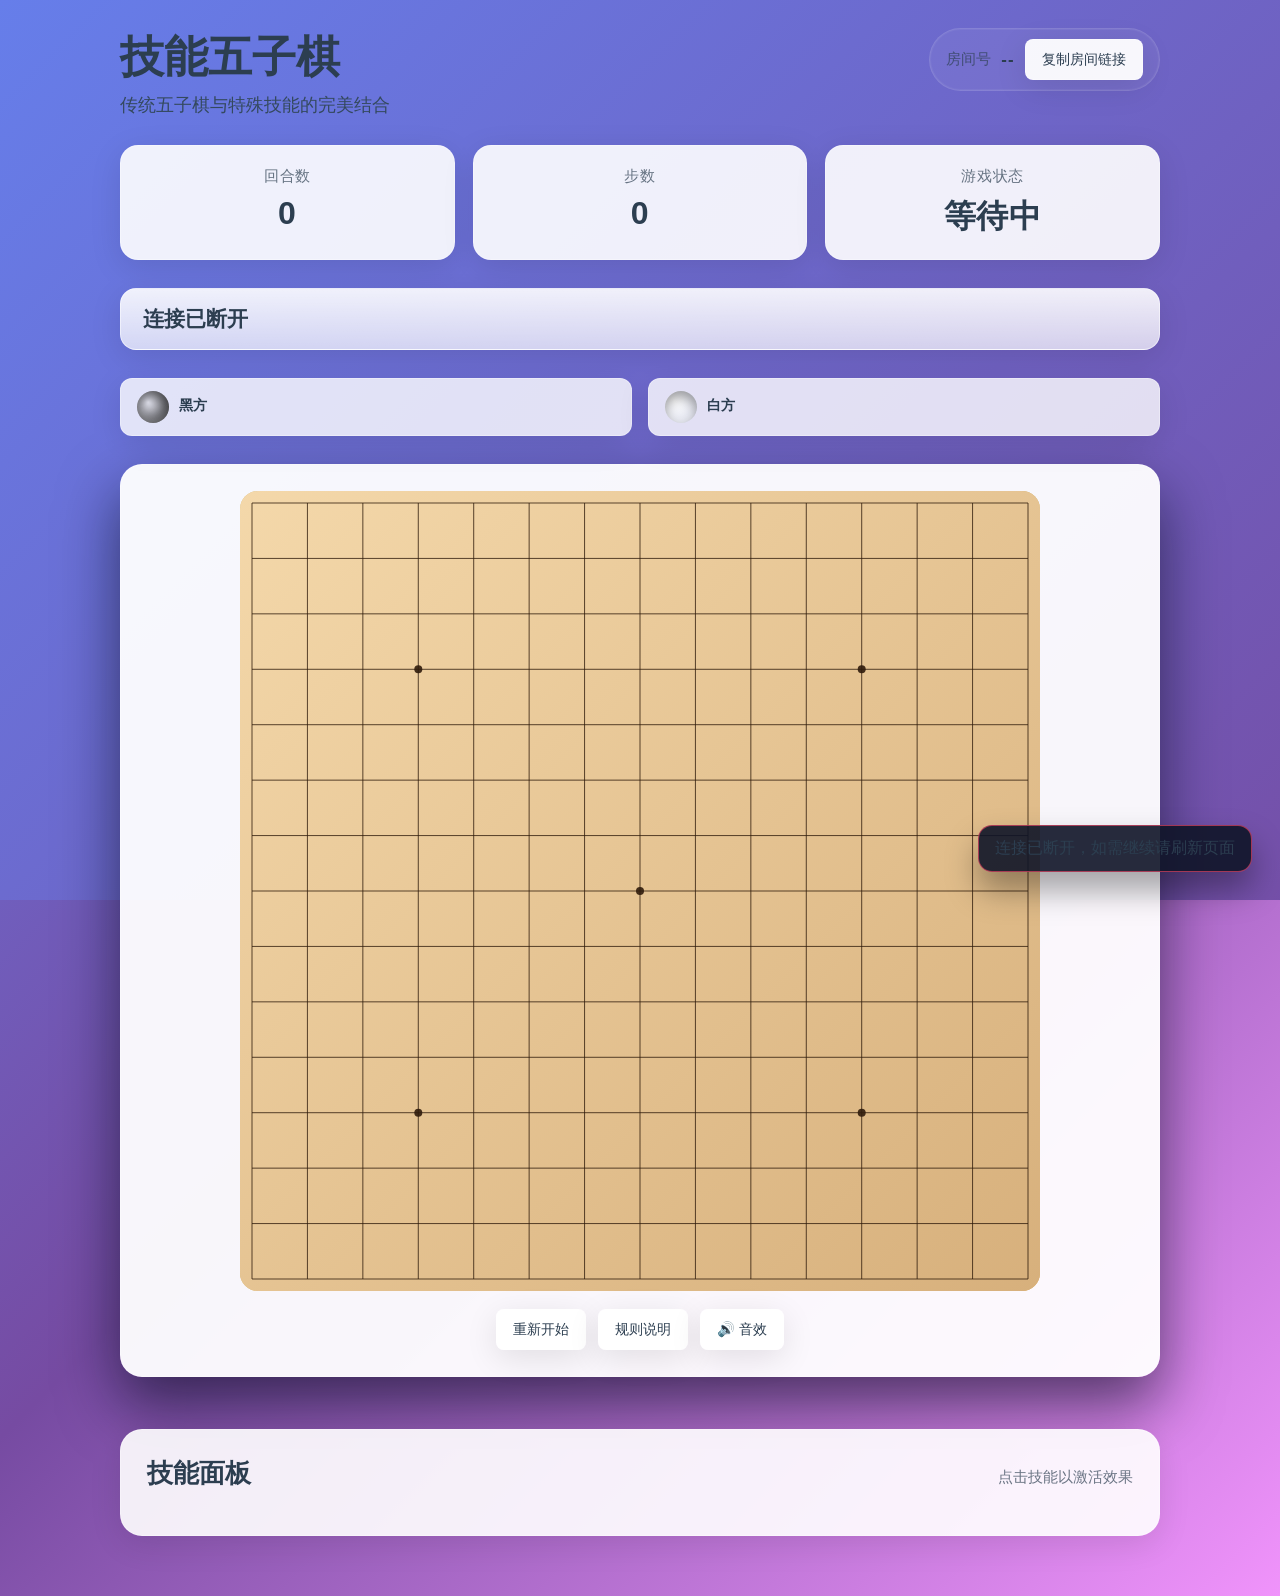
==== frontend/index.html @ 1c9043bb "[feat]增加音效，优化灵敏度" ====
﻿<!DOCTYPE html>
<html lang="zh-CN">
<head>
  <meta charset="UTF-8">
  <meta name="viewport" content="width=device-width, initial-scale=1.0">
  <title>技能五子棋</title>
  <link rel="stylesheet" href="styles.css">
</head>
<body>
  <div class="background-animation"></div>
  <div class="app-shell">
    <header class="app-header">
      <div class="title-block">
        <h1>技能五子棋</h1>
        <p class="tagline">传统五子棋与特殊技能的完美结合</p>
      </div>
      <div class="room-share" aria-live="polite">
        <span>房间号</span>
        <strong id="room-code">--</strong>
        <button id="copy-room" class="secondary" type="button">复制房间链接</button>
      </div>
    </header>

    <section class="game-summary" aria-label="对局信息">
      <div class="summary-card">
        <span class="label">回合数</span>
        <strong id="turn-number">0</strong>
      </div>
      <div class="summary-card">
        <span class="label">步数</span>
        <strong id="move-count">0</strong>
      </div>
      <div class="summary-card">
        <span class="label">游戏状态</span>
        <strong id="game-status">等待中</strong>
      </div>
    </section>

    <section class="turn-banner" aria-live="polite">
      <p id="subtitle">连接服务器中...</p>
    </section>

    <section class="players-banner" aria-label="对局双方">
      <div class="player-card" data-color="black">
        <div class="stone black" aria-hidden="true"></div>
        <div class="details">
          <span class="name" id="player-black-name">黑方</span>
          <span class="turn-indicator" id="player-black-turn"></span>
        </div>
      </div>
      <div class="player-card" data-color="white">
        <div class="stone white" aria-hidden="true"></div>
        <div class="details">
          <span class="name" id="player-white-name">白方</span>
          <span class="turn-indicator" id="player-white-turn"></span>
        </div>
      </div>
    </section>

    <main class="board-stage">
      <section class="board-section">
        <canvas id="board-canvas" width="600" height="600" aria-label="技能五子棋棋盘"></canvas>
        <div class="board-controls">
          <button id="restart-btn" class="secondary" type="button">重新开始</button>
          <button id="rules-btn" class="secondary" type="button">规则说明</button>
          <button id="audio-toggle-btn" class="secondary" type="button">🔊 音效</button>
        </div>
      </section>
    </main>

    <section class="skills-panel" aria-label="技能面板">
      <div class="skills-panel-header">
        <h2>技能面板</h2>
        <p class="skills-hint">点击技能以激活效果</p>
      </div>
      <div id="skill-grid" class="skill-grid"></div>
    </section>
  </div>

  <div id="modal" class="modal hidden" role="dialog" aria-modal="true">
    <div class="modal-content">
      <h3 id="modal-title">规则说明</h3>
      <div id="modal-body" class="modal-body"></div>
      <div class="modal-actions">
        <button id="modal-close" type="button">关闭</button>
      </div>
    </div>
  </div>

  <div id="toast" class="toast hidden" role="status" aria-live="assertive"></div>

  <!-- 特效容器 -->
  <div id="effect-overlay" class="effect-overlay"></div>

  <script type="module" src="main.js"></script>
</body>
</html>
---- frontend/styles.css ----
﻿:root {
  color-scheme: light;
  --bg-gradient-1: #667eea;
  --bg-gradient-2: #764ba2;
  --bg-gradient-3: #f093fb;
  --surface-primary: rgba(255, 255, 255, 0.9);
  --surface-secondary: rgba(255, 255, 255, 0.8);
  --surface-elevated: rgba(255, 255, 255, 0.95);
  --surface-soft: rgba(255, 255, 255, 0.6);
  --surface-strong: rgba(255, 255, 255, 0.8);
  --panel-border: rgba(255, 255, 255, 0.3);
  --accent: #ff6b6b;
  --accent-strong: #ff5252;
  --accent-soft: rgba(255, 107, 107, 0.2);
  --text-primary: #2c3e50;
  --text-secondary: #34495e;
  --text-muted: rgba(44, 62, 80, 0.7);
  --danger: #e74c3c;
  --warning: #f39c12;
  --success: #2ecc71;
  --shadow-soft: 0 8px 32px rgba(0, 0, 0, 0.1);
  font-family: 'Segoe UI', 'PingFang SC', 'Microsoft Yahei', sans-serif;
}

* {
  box-sizing: border-box;
}

body {
  margin: 0;
  min-height: 100vh;
  color: var(--text-primary);
  background: linear-gradient(135deg, #667eea 0%, #764ba2 50%, #f093fb 100%);
  -webkit-font-smoothing: antialiased;
  -webkit-tap-highlight-color: transparent;
  touch-action: manipulation;
}

.background-animation {
  position: fixed;
  inset: 0;
  background: linear-gradient(135deg, var(--bg-gradient-1), var(--bg-gradient-2), var(--bg-gradient-3));
  background-size: 220% 220%;
  animation: gradient-move 18s ease infinite;
  z-index: -2;
}

@keyframes gradient-move {
  0% {
    background-position: 0% 50%;
  }

  50% {
    background-position: 100% 50%;
  }

  100% {
    background-position: 0% 50%;
  }
}

.app-shell {
  position: relative;
  max-width: 1120px;
  margin: 0 auto;
  padding: calc(28px + env(safe-area-inset-top, 0px)) clamp(18px, 3.5vw, 40px) calc(60px + env(safe-area-inset-bottom, 0px));
  display: flex;
  flex-direction: column;
  gap: clamp(18px, 2.6vw, 28px);
  width: 100%;
  box-sizing: border-box;
}

.app-header {
  display: flex;
  justify-content: space-between;
  align-items: flex-start;
  gap: clamp(16px, 2vw, 24px);
}

.title-block {
  display: flex;
  flex-direction: column;
  gap: 6px;
}

.app-header h1 {
  margin: 0;
  font-size: clamp(2rem, 1.8rem + 1.4vw, 2.75rem);
}

.tagline {
  margin: 0;
  color: var(--text-secondary);
  font-size: clamp(0.95rem, 0.9rem + 0.4vw, 1.1rem);
}

.room-share {
  display: inline-flex;
  align-items: center;
  gap: 10px;
  padding: 10px 16px;
  background: rgba(255, 255, 255, 0.06);
  border-radius: 999px;
  border: 1px solid rgba(255, 255, 255, 0.12);
  box-shadow: inset 0 0 0 1px rgba(255, 255, 255, 0.05);
}

.room-share span {
  font-size: 0.95rem;
  color: var(--text-muted);
}

.room-share strong {
  letter-spacing: 0.08em;
  font-size: 1.05rem;
}

button {
  font: inherit;
  color: white;
  background: var(--accent);
  border: none;
  border-radius: 12px;
  padding: 10px 18px;
  cursor: pointer;
  transition: transform 160ms ease, box-shadow 160ms ease, background 160ms ease;
  box-shadow: 0 4px 15px rgba(255, 107, 107, 0.3);
}

button:hover {
  transform: translateY(-2px);
  box-shadow: 0 8px 25px rgba(255, 107, 107, 0.4);
  background: var(--accent-strong);
}

button:active {
  transform: translateY(0);
  box-shadow: 0 8px 18px rgba(50, 100, 255, 0.24);
}

button.secondary {
  background: rgba(255, 255, 255, 0.8);
  box-shadow: var(--shadow-soft);
  border: 1px solid rgba(255, 255, 255, 0.5);
  color: var(--text-primary);
}

button.secondary:hover {
  background: rgba(255, 255, 255, 0.9);
  transform: translateY(-2px);
}

.game-summary {
  display: grid;
  grid-template-columns: repeat(3, minmax(0, 1fr));
  gap: clamp(12px, 1.6vw, 18px);
}

.summary-card {
  padding: clamp(16px, 1.8vw, 20px);
  background: var(--surface-primary);
  border-radius: 18px;
  border: 1px solid var(--panel-border);
  text-align: center;
  display: flex;
  flex-direction: column;
  gap: 8px;
  box-shadow: var(--shadow-soft);
}

.summary-card .label {
  color: var(--text-muted);
  font-size: 0.95rem;
  letter-spacing: 0.04em;
}

.summary-card strong {
  font-size: clamp(1.6rem, 1.4rem + 0.9vw, 2rem);
  letter-spacing: 0.02em;
}

.turn-banner {
  padding: clamp(12px, 1.8vw, 16px) clamp(16px, 2.4vw, 22px);
  background: linear-gradient(180deg, rgba(255, 255, 255, 0.9), rgba(255, 255, 255, 0.7));
  border-radius: 16px;
  border: 1px solid rgba(255, 255, 255, 0.5);
  color: var(--text-primary);
  font-weight: 600;
  box-shadow: var(--shadow-soft);
}

.turn-banner p {
  margin: 0;
  font-size: clamp(1.05rem, 1rem + 0.45vw, 1.3rem);
}

.players-banner {
  display: flex;
  justify-content: center;
  align-items: center;
  gap: clamp(8px, 2vw, 16px);
  width: 100%;
}

.player-card {
  position: relative;
  flex: 1 1 0;
  min-width: 0;
  padding: 12px 16px;
  background: var(--surface-secondary);
  border-radius: 12px;
  border: 1px solid var(--panel-border);
  display: flex;
  align-items: center;
  gap: 10px;
  box-shadow: var(--shadow-soft);
  transition: transform 160ms ease, border-color 160ms ease, box-shadow 160ms ease;
}

.player-card::after {
  content: '';
  position: absolute;
  inset: 0;
  border-radius: inherit;
  border: 2px solid transparent;
  transition: border-color 160ms ease, transform 160ms ease;
}

.player-card .stone {
  width: 32px;
  height: 32px;
  border-radius: 50%;
  box-shadow: inset 0 6px 12px rgba(0, 0, 0, 0.35), inset 0 -3px 6px rgba(255, 255, 255, 0.25);
}

.stone.black {
  background: radial-gradient(circle at 35% 35%, rgba(255, 255, 255, 0.45), rgba(0, 0, 0, 0.95));
}

.stone.white {
  background: radial-gradient(circle at 30% 30%, #ffffff, #d8dbea);
}

.player-card .details {
  display: flex;
  flex-direction: column;
  gap: 4px;
}

.player-card .name {
  font-weight: 600;
  font-size: 0.9rem;
}

.player-card .turn-indicator {
  color: var(--text-muted);
  font-size: 0.95rem;
}

.player-card.active {
  transform: translateY(-4px);
  box-shadow: 0 26px 48px rgba(32, 72, 180, 0.45);
}

.player-card.active::after {
  border-color: var(--accent);
}

.player-card.frozen::after {
  border-color: rgba(255, 184, 77, 0.65);
}

.player-card.frozen .turn-indicator {
  color: var(--warning);
}

.board-stage {
  display: flex;
  justify-content: center;
  width: 100%;
}

.board-section {
  width: 100%;
  max-width: 100%;
  padding: clamp(16px, 2.8vw, 26px);
  border-radius: 22px;
  background: var(--surface-elevated);
  border: 1px solid var(--panel-border);
  box-shadow: 0 28px 60px rgba(5, 10, 28, 0.6);
  display: flex;
  flex-direction: column;
  align-items: center;
  gap: 18px;
}

@media (max-width: 720px) {
  .board-section {
    width: 100%;
    max-width: none;
  }
}

@media (max-width: 460px) {
  .board-section {
    width: 100%;
    max-width: none;
    padding: 8px;
  }
}

#board-canvas {
  width: 100%;
  height: auto;
  aspect-ratio: 1 / 1;
  max-width: 100%;
  border-radius: 18px;
  background: linear-gradient(135deg, #ffeaa7, #fdcb6e);
  box-shadow: inset 0 0 0 1px rgba(0, 0, 0, 0.1), inset 0 4px 12px rgba(0, 0, 0, 0.1);
  touch-action: manipulation;
  user-select: none;
  -webkit-user-select: none;
  -webkit-touch-callout: none;
  -webkit-tap-highlight-color: transparent;
}

/* 移动端触摸优化 */
@media (max-width: 768px) {
  #board-canvas {
    /* 确保在移动设备上有足够的触摸区域 */
    min-height: 280px;
    /* 防止意外的缩放和滚动 */
    touch-action: pan-x pan-y pinch-zoom;
  }
}

/* 通用按钮样式 */
button {
  padding: 10px 16px;
  border: none;
  border-radius: 8px;
  font-size: 0.9rem;
  font-weight: 500;
  cursor: pointer;
  transition: all 0.3s ease;
  background: linear-gradient(135deg, #667eea, #764ba2);
  color: white;
  box-shadow: 0 2px 8px rgba(0, 0, 0, 0.1);
}

button:hover {
  transform: translateY(-2px);
  box-shadow: 0 4px 12px rgba(0, 0, 0, 0.2);
}

button:active {
  transform: translateY(0);
}

button.secondary {
  background: var(--surface-elevated);
  color: var(--text-primary);
  border: 1px solid var(--panel-border);
}

button.secondary:hover {
  background: var(--surface-primary);
  border-color: var(--accent);
}

/* 音效按钮特殊样式 */
#audio-toggle-btn.disabled {
  background: linear-gradient(135deg, #95a5a6, #7f8c8d);
  opacity: 0.7;
}

.board-controls {
  display: flex;
  gap: 12px;
}

.skills-panel {
  margin-top: clamp(12px, 2.2vw, 24px);
  padding: clamp(16px, 2.6vw, 26px);
  border-radius: 22px;
  background: var(--surface-primary);
  border: 1px solid var(--panel-border);
  box-shadow: var(--shadow-soft);
  display: flex;
  flex-direction: column;
  gap: 18px;
  width: 100%;
  box-sizing: border-box;
}

.skills-panel-header {
  display: flex;
  flex-wrap: wrap;
  align-items: baseline;
  justify-content: space-between;
  gap: 10px;
}

.skills-panel h2 {
  margin: 0;
  font-size: clamp(1.4rem, 1.15rem + 0.6vw, 1.8rem);
}

.skills-hint {
  margin: 0;
  color: var(--text-muted);
  font-size: 0.95rem;
}

.skill-grid {
  display: grid;
  gap: 14px;
  grid-template-columns: repeat(4, minmax(0, 1fr));
}

/* 确保技能卡片在小屏幕上的可见性 */
@media (max-width: 480px) {
  .skill-grid {
    grid-template-columns: repeat(2, 1fr);
    gap: 8px;
    max-height: 200px;
    overflow-y: auto;
    -webkit-overflow-scrolling: touch;
    scrollbar-width: thin;
  }

  .skill-grid::-webkit-scrollbar {
    width: 4px;
  }

  .skill-grid::-webkit-scrollbar-track {
    background: rgba(255, 255, 255, 0.1);
    border-radius: 2px;
  }

  .skill-grid::-webkit-scrollbar-thumb {
    background: rgba(255, 255, 255, 0.3);
    border-radius: 2px;
  }

  .skill-card {
    height: 50px;
    padding: 4px;
    font-size: 0.5rem;
  }

  .skill-card .skill-name {
    font-size: 0.5rem;
  }

  .skill-card .cooldown {
    font-size: 0.45rem;
  }

  .skill-card .skill-desc {
    font-size: 0.45rem;
    line-height: 1.1;
  }

  .skill-card .status-tag {
    font-size: 0.4rem;
    padding: 1px 3px;
  }
}

.skill-card {
  position: relative;
  padding: 8px;
  background: rgba(255, 255, 255, 0.95);
  border-radius: 10px;
  border: 1px solid rgba(0, 0, 0, 0.1);
  display: flex;
  flex-direction: column;
  gap: 4px;
  transition: transform 160ms ease, border-color 160ms ease, box-shadow 160ms ease;
  cursor: pointer;
  height: 90px;
  box-shadow: 0 2px 8px rgba(0, 0, 0, 0.1);
}

.skill-card header {
  display: flex;
  justify-content: space-between;
  align-items: center;
  gap: 10px;
}

.skill-name {
  font-weight: 600;
  font-size: 1.05rem;
}

.cooldown {
  font-size: 0.85rem;
  color: var(--text-muted);
}

.skill-desc {
  margin: 0;
  color: var(--text-secondary);
  font-size: 0.92rem;
  line-height: 1.45;
  flex: 1 1 auto;
}

.status-tag {
  align-self: flex-start;
  padding: 4px 10px;
  border-radius: 999px;
  font-size: 0.78rem;
  letter-spacing: 0.04em;
  font-weight: 600;
  background: var(--accent-soft);
  color: var(--accent);
}

.status-tag.cooldown {
  background: rgba(255, 184, 77, 0.18);
  color: var(--warning);
}

.status-tag.used {
  background: rgba(255, 255, 255, 0.08);
  color: rgba(255, 255, 255, 0.55);
}

.skill-card:hover {
  transform: translateY(-4px);
  border-color: rgba(102, 153, 255, 0.55);
  box-shadow: 0 18px 32px rgba(40, 80, 180, 0.32);
}

.skill-card.disabled {
  cursor: not-allowed;
  opacity: 0.65;
  transform: none;
  box-shadow: none;
}

.skill-card.disabled:hover {
  transform: none;
  border-color: rgba(255, 255, 255, 0.12);
}

.skill-card.used {
  cursor: default;
  opacity: 0.6;
}

.skill-card.selected {
  border-color: var(--accent);
  box-shadow: 0 22px 36px rgba(60, 108, 255, 0.32);
}

.empty-hint {
  margin: 0;
  color: var(--text-muted);
  font-size: 0.95rem;
}

.hidden {
  display: none !important;
}

/* 特效样式 */
.effect-overlay {
  position: fixed;
  top: 0;
  left: 0;
  width: 100vw;
  height: 100vh;
  pointer-events: none;
  z-index: 9999;
  overflow: hidden; /* 防止特效超出屏幕 */
}

/* 技能特效 */
.skill-effect {
  position: absolute;
  border-radius: 50%;
  animation: skillPulse 0.8s ease-out;
  pointer-events: none;
}

.skill-effect.flying-sand {
  background: radial-gradient(circle, rgba(255, 193, 7, 0.8), rgba(255, 152, 0, 0.4));
  box-shadow: 0 0 30px rgba(255, 193, 7, 0.6);
}

.skill-effect.yale-ya {
  background: radial-gradient(circle, rgba(156, 39, 176, 0.8), rgba(233, 30, 99, 0.4));
  box-shadow: 0 0 30px rgba(156, 39, 176, 0.6);
}

.skill-effect.calm-water {
  background: radial-gradient(circle, rgba(33, 150, 243, 0.8), rgba(3, 169, 244, 0.4));
  box-shadow: 0 0 30px rgba(33, 150, 243, 0.6);
}

.skill-effect.capture {
  background: radial-gradient(circle, rgba(76, 175, 80, 0.8), rgba(139, 195, 74, 0.4));
  box-shadow: 0 0 30px rgba(76, 175, 80, 0.6);
}

.skill-effect.rewind {
  background: radial-gradient(circle, rgba(255, 87, 34, 0.8), rgba(255, 152, 0, 0.4));
  box-shadow: 0 0 30px rgba(255, 87, 34, 0.6);
}

.skill-effect.reset-board {
  background: radial-gradient(circle, rgba(244, 67, 54, 0.8), rgba(255, 87, 34, 0.4));
  box-shadow: 0 0 30px rgba(244, 67, 54, 0.6);
}

.skill-effect.restore {
  background: radial-gradient(circle, rgba(103, 58, 183, 0.8), rgba(156, 39, 176, 0.4));
  box-shadow: 0 0 30px rgba(103, 58, 183, 0.6);
}

.skill-effect.see-you-again {
  background: radial-gradient(circle, rgba(255, 0, 0, 0.9), rgba(255, 87, 34, 0.5));
  box-shadow: 0 0 50px rgba(255, 0, 0, 0.8);
}

@keyframes skillPulse {
  0% {
    transform: scale(0);
    opacity: 1;
  }
  50% {
    transform: scale(1.2);
    opacity: 0.8;
  }
  100% {
    transform: scale(2);
    opacity: 0;
  }
}

/* 获胜特效 */
.victory-effect {
  position: fixed;
  top: 0;
  left: 0;
  width: 100vw;
  height: 100vh;
  background: radial-gradient(circle at center, rgba(255, 215, 0, 0.3), transparent 70%);
  animation: victoryPulse 2s ease-in-out;
  pointer-events: none;
  z-index: 9998;
}

@keyframes victoryPulse {
  0%, 100% {
    opacity: 0;
    transform: scale(0.8);
  }
  50% {
    opacity: 1;
    transform: scale(1.1);
  }
}

/* 烟花特效 */
.firework {
  position: absolute;
  width: 4px;
  height: 4px;
  border-radius: 50%;
  animation: fireworkExplode 1.5s ease-out forwards;
}

.firework.gold {
  background: #ffd700;
  box-shadow: 0 0 10px #ffd700;
}

.firework.red {
  background: #ff4757;
  box-shadow: 0 0 10px #ff4757;
}

.firework.blue {
  background: #3742fa;
  box-shadow: 0 0 10px #3742fa;
}

.firework.green {
  background: #2ed573;
  box-shadow: 0 0 10px #2ed573;
}

@keyframes fireworkExplode {
  0% {
    transform: scale(0) translate(0, 0);
    opacity: 1;
  }
  20% {
    transform: scale(1) translate(0, 0);
    opacity: 1;
  }
  100% {
    transform: scale(2) translate(var(--dx, 0), var(--dy, 0));
    opacity: 0;
  }
}

/* 粒子特效 */
.particle {
  position: absolute;
  width: 6px;
  height: 6px;
  border-radius: 50%;
  animation: particleFloat 2s ease-out forwards;
}

@keyframes particleFloat {
  0% {
    transform: translateY(0) scale(1);
    opacity: 1;
  }
  100% {
    transform: translateY(-100px) scale(0);
    opacity: 0;
  }
}

/* 震动特效 */
.shake-effect {
  animation: shake 0.5s ease-in-out;
}

@keyframes shake {
  0%, 100% { transform: translateX(0); }
  10%, 30%, 50%, 70%, 90% { transform: translateX(-5px); }
  20%, 40%, 60%, 80% { transform: translateX(5px); }
}

/* 闪光特效 */
.flash-effect {
  animation: flash 0.3s ease-in-out;
}

@keyframes flash {
  0%, 100% { opacity: 1; }
  50% { opacity: 0.3; }
}

/* 技能飞字特效 */
.skill-fly-text {
  position: fixed;
  font-size: 1.5rem;
  font-weight: bold;
  color: #ffd700;
  text-shadow: 2px 2px 4px rgba(0, 0, 0, 0.8);
  pointer-events: none;
  z-index: 10000;
  transform: translate(-50%, -50%);
  opacity: 1;
  transition: all 2s cubic-bezier(0.25, 0.46, 0.45, 0.94);
  will-change: transform, opacity, font-size; /* 优化动画性能 */
  -webkit-font-smoothing: antialiased; /* 改善字体渲染 */
  -moz-osx-font-smoothing: grayscale;
}

.skill-fly-text.animate {
  font-size: 4rem;
  transform: translate(-50%, -50%) scale(1.5);
  opacity: 0;
  color: #ff6b6b;
  text-shadow: 4px 4px 8px rgba(0, 0, 0, 0.9);
}

/* 获胜弹窗 */
.victory-modal {
  position: fixed;
  top: 0;
  left: 0;
  width: 100vw;
  height: 100vh;
  background: rgba(0, 0, 0, 0.8);
  backdrop-filter: blur(10px);
  display: flex;
  align-items: center;
  justify-content: center;
  z-index: 10001;
  opacity: 0;
  transform: scale(0.8);
  transition: all 0.5s cubic-bezier(0.34, 1.56, 0.64, 1);
  pointer-events: none;
  overflow: hidden;
  -webkit-overflow-scrolling: touch; /* iOS 平滑滚动 */
}

.victory-modal.show {
  opacity: 1;
  transform: scale(1);
  pointer-events: all;
}

.victory-modal.hide {
  opacity: 0;
  transform: scale(0.8);
  transition: all 0.3s ease-out;
}

.victory-content {
  background: linear-gradient(135deg, #667eea 0%, #764ba2 50%, #f093fb 100%);
  border-radius: 20px;
  padding: 2rem;
  text-align: center;
  max-width: 400px;
  width: 90%;
  box-shadow: 0 20px 60px rgba(0, 0, 0, 0.3);
  border: 2px solid rgba(255, 255, 255, 0.2);
  position: relative;
  overflow: hidden;
  will-change: transform; /* 优化动画性能 */
  -webkit-backface-visibility: hidden; /* 防止闪烁 */
  backface-visibility: hidden;
}

.victory-content::before {
  content: '';
  position: absolute;
  top: -50%;
  left: -50%;
  width: 200%;
  height: 200%;
  background: linear-gradient(45deg, transparent, rgba(255, 255, 255, 0.1), transparent);
  animation: victoryShine 3s ease-in-out infinite;
}

@keyframes victoryShine {
  0% { transform: translateX(-100%) translateY(-100%) rotate(45deg); }
  50% { transform: translateX(100%) translateY(100%) rotate(45deg); }
  100% { transform: translateX(-100%) translateY(-100%) rotate(45deg); }
}

.victory-crown {
  font-size: 4rem;
  margin-bottom: 1rem;
  animation: victoryBounce 2s ease-in-out infinite;
}

@keyframes victoryBounce {
  0%, 20%, 50%, 80%, 100% { transform: translateY(0); }
  40% { transform: translateY(-10px); }
  60% { transform: translateY(-5px); }
}

.victory-title {
  font-size: 2rem;
  margin: 0 0 1rem 0;
  color: white;
  text-shadow: 2px 2px 4px rgba(0, 0, 0, 0.5);
  animation: victoryGlow 2s ease-in-out infinite alternate;
}

@keyframes victoryGlow {
  from { text-shadow: 2px 2px 4px rgba(0, 0, 0, 0.5); }
  to { text-shadow: 2px 2px 4px rgba(0, 0, 0, 0.5), 0 0 20px rgba(255, 255, 255, 0.5); }
}

.victory-winner {
  font-size: 1.2rem;
  margin: 0 0 1.5rem 0;
  color: rgba(255, 255, 255, 0.9);
  font-weight: 600;
}

.victory-celebration {
  font-size: 1.5rem;
  margin: 1rem 0;
  animation: victoryCelebrate 1s ease-in-out infinite;
}

@keyframes victoryCelebrate {
  0%, 100% { transform: scale(1); }
  50% { transform: scale(1.1); }
}

.victory-stats {
  display: flex;
  justify-content: space-around;
  margin: 1.5rem 0;
  padding: 1rem;
  background: rgba(255, 255, 255, 0.1);
  border-radius: 10px;
  backdrop-filter: blur(5px);
}

.stat-item {
  display: flex;
  flex-direction: column;
  align-items: center;
  gap: 0.5rem;
}

.stat-label {
  font-size: 0.9rem;
  color: rgba(255, 255, 255, 0.8);
}

.stat-value {
  font-size: 1.5rem;
  font-weight: bold;
  color: white;
  text-shadow: 1px 1px 2px rgba(0, 0, 0, 0.5);
}

.victory-close {
  background: linear-gradient(45deg, #ff6b6b, #ff8e8e);
  border: none;
  color: white;
  padding: 1rem 2rem;
  font-size: 1.1rem;
  font-weight: bold;
  border-radius: 50px;
  cursor: pointer;
  transition: all 0.3s ease;
  box-shadow: 0 4px 15px rgba(255, 107, 107, 0.4);
  margin-top: 1rem;
}

.victory-close:hover {
  transform: translateY(-2px);
  box-shadow: 0 6px 20px rgba(255, 107, 107, 0.6);
  background: linear-gradient(45deg, #ff5252, #ff7979);
}

.victory-close:active {
  transform: translateY(0);
}

/* 移动端适配 */
@media (max-width: 768px) {
  .victory-content {
    padding: 1.5rem;
    max-width: 90vw;
    margin: 0 1rem;
  }
  
  .victory-crown {
    font-size: 3.5rem;
  }
  
  .victory-title {
    font-size: 1.8rem;
  }
  
  .victory-winner {
    font-size: 1.2rem;
  }
  
  .victory-celebration {
    font-size: 1.3rem;
  }
  
  .stat-value {
    font-size: 1.3rem;
  }
  
  .victory-close {
    padding: 1rem 2rem;
    font-size: 1.1rem;
    min-height: 48px; /* 确保触摸目标足够大 */
  }
  
  .skill-fly-text {
    font-size: 1.3rem;
  }
  
  .skill-fly-text.animate {
    font-size: 3.5rem;
  }
}

@media (max-width: 480px) {
  .victory-modal {
    padding: 1rem;
  }
  
  .victory-content {
    padding: 1.2rem;
    max-width: calc(100vw - 2rem);
    margin: 0;
    border-radius: 15px;
  }
  
  .victory-crown {
    font-size: 2.8rem;
    margin-bottom: 0.8rem;
  }
  
  .victory-title {
    font-size: 1.4rem;
    margin-bottom: 0.8rem;
  }
  
  .victory-winner {
    font-size: 1.1rem;
    margin-bottom: 1rem;
  }
  
  .victory-celebration {
    font-size: 1.1rem;
    margin: 0.8rem 0;
  }
  
  .victory-stats {
    margin: 1rem 0;
    padding: 0.8rem;
    flex-direction: column;
    gap: 0.8rem;
  }
  
  .stat-item {
    flex-direction: row;
    justify-content: space-between;
    align-items: center;
  }
  
  .stat-label {
    font-size: 0.9rem;
  }
  
  .stat-value {
    font-size: 1.2rem;
  }
  
  .victory-close {
    padding: 0.9rem 1.8rem;
    font-size: 1rem;
    min-height: 48px;
    width: 100%;
    border-radius: 25px;
  }
  
  .skill-fly-text {
    font-size: 1.1rem;
  }
  
  .skill-fly-text.animate {
    font-size: 2.8rem;
  }
  
  /* 确保特效不会超出屏幕 */
  .skill-effect {
    max-width: 40px !important;
    max-height: 40px !important;
  }
  
  /* 烟花特效在小屏幕上减小 */
  .firework {
    width: 3px;
    height: 3px;
  }
  
  /* 粒子特效适配 */
  .particle {
    width: 4px;
    height: 4px;
  }
}

/* 超小屏幕适配 */
@media (max-width: 360px) {
  .victory-content {
    padding: 1rem;
    border-radius: 12px;
  }
  
  .victory-crown {
    font-size: 2.5rem;
  }
  
  .victory-title {
    font-size: 1.2rem;
  }
  
  .victory-winner {
    font-size: 1rem;
  }
  
  .victory-celebration {
    font-size: 1rem;
  }
  
  .victory-close {
    padding: 0.8rem 1.5rem;
    font-size: 0.95rem;
  }
  
  .skill-fly-text {
    font-size: 1rem;
  }
  
  .skill-fly-text.animate {
    font-size: 2.5rem;
  }
}

/* 横屏适配 */
@media (max-height: 500px) and (orientation: landscape) {
  .victory-content {
    max-height: 90vh;
    overflow-y: auto;
    padding: 1rem;
  }
  
  .victory-crown {
    font-size: 2rem;
    margin-bottom: 0.5rem;
  }
  
  .victory-title {
    font-size: 1.2rem;
    margin-bottom: 0.5rem;
  }
  
  .victory-stats {
    margin: 0.8rem 0;
    padding: 0.6rem;
  }
  
  .skill-fly-text {
    font-size: 1rem;
  }
  
  .skill-fly-text.animate {
    font-size: 2.2rem;
  }
}

/* 高分辨率屏幕优化 */
@media (-webkit-min-device-pixel-ratio: 2), (min-resolution: 192dpi) {
  .skill-fly-text,
  .victory-content {
    -webkit-font-smoothing: antialiased;
    -moz-osx-font-smoothing: grayscale;
  }
}

.modal {
  position: fixed;
  inset: 0;
  display: grid;
  place-items: center;
  background: rgba(4, 8, 18, 0.72);
  backdrop-filter: blur(6px);
  z-index: 999;
  padding: 24px;
}

.modal-content {
  width: min(520px, 100%);
  padding: 24px;
  border-radius: 18px;
  background: var(--surface-elevated);
  border: 1px solid var(--panel-border);
  box-shadow: 0 24px 60px rgba(6, 10, 22, 0.6);
  display: flex;
  flex-direction: column;
  gap: 16px;
}

.modal-body {
  color: var(--text-secondary);
  line-height: 1.6;
  max-height: 60vh;
  overflow-y: auto;
  padding-right: 6px;
}

.modal-body ul {
  padding-left: 1.2em;
}

.modal-actions {
  display: flex;
  justify-content: flex-end;
}

.toast {
  position: fixed;
  bottom: clamp(16px, 4vw, 28px);
  right: clamp(16px, 4vw, 28px);
  min-width: 240px;
  max-width: 320px;
  padding: 12px 16px;
  border-radius: 14px;
  background: rgba(15, 21, 39, 0.9);
  border: 1px solid rgba(255, 255, 255, 0.12);
  box-shadow: 0 18px 32px rgba(0, 0, 0, 0.35);
  opacity: 0;
  transform: translateY(60%);
  transition: opacity 180ms ease, transform 200ms ease;
  color: var(--text-primary);
}

.toast.visible {
  opacity: 1;
  transform: translateY(0);
}

.toast[data-variant="success"] {
  border-color: rgba(72, 227, 159, 0.6);
}

.toast[data-variant="error"] {
  border-color: rgba(255, 77, 109, 0.6);
}

.toast[data-variant="warning"] {
  border-color: rgba(255, 184, 77, 0.65);
}

@media (max-width: 960px) {
  .app-header {
    flex-direction: column;
    align-items: stretch;
  }

  .room-share {
    align-self: center;
  }

  .players-banner {
    flex-direction: row;
    gap: 8px;
  }

  .player-card {
    flex: 1;
    min-width: 0;
  }
}

@media (max-width: 720px) {
  .app-shell {
    padding: calc(8px + env(safe-area-inset-top, 0px)) 8px calc(8px + env(safe-area-inset-bottom, 0px));
    gap: 8px;
    min-height: 100vh;
    display: flex;
    flex-direction: column;
  }

  .app-header h1 {
    font-size: 1.5rem;
  }

  .tagline {
    display: none;
  }

  .game-summary {
    grid-template-columns: repeat(3, 1fr);
    gap: 8px;
  }

  .summary-card {
    padding: 8px 6px;
  }

  .summary-card .label {
    font-size: 0.7rem;
  }

  .summary-card strong {
    font-size: 1rem;
  }

  .room-share {
    width: 100%;
    justify-content: space-between;
    padding: 8px 12px;
    font-size: 0.85rem;
  }

  .turn-banner {
    padding: 6px 10px;
  }

  .turn-banner p {
    font-size: 0.8rem;
  }

  .board-section {
    width: 100%;
    max-width: none;
    padding: 12px;
  }

  .board-stage {
    flex: 1;
    display: flex;
    justify-content: center;
    align-items: center;
  }

  .board-controls {
    flex-direction: row;
    width: 100%;
    gap: 8px;
  }

  button,
  button.secondary {
    flex: 1;
    padding: 8px 12px;
    font-size: 0.85rem;
  }

  /* 音效按钮样式 */
  #audio-toggle-btn {
    background: linear-gradient(135deg, #667eea, #764ba2);
    color: white;
    border: none;
    border-radius: 8px;
    cursor: pointer;
    transition: all 0.3s ease;
    box-shadow: 0 2px 8px rgba(0, 0, 0, 0.1);
  }

  #audio-toggle-btn:hover {
    transform: translateY(-2px);
    box-shadow: 0 4px 12px rgba(0, 0, 0, 0.2);
  }

  #audio-toggle-btn.disabled {
    background: linear-gradient(135deg, #95a5a6, #7f8c8d);
    opacity: 0.7;
  }

  .skills-panel {
    padding: 4px;
    margin-top: 4px;
    flex-shrink: 0;
    max-height: 35vh;
    overflow-y: auto;
  }

  .skills-panel h2 {
    font-size: 1.2rem;
  }

  .skills-hint {
    font-size: 0.8rem;
  }

  .skill-grid {
    grid-template-columns: repeat(4, 1fr);
    gap: 8px;
    overflow-x: auto;
    padding-bottom: 4px;
  }

  .skill-card {
    padding: 5px;
    height: 60px;
  }

  .skill-name {
    font-size: 0.6rem;
  }

  .cooldown {
    font-size: 0.55rem;
  }

  .skill-desc {
    font-size: 0.55rem;
    line-height: 1.2;
    overflow: hidden;
    display: -webkit-box;
    -webkit-line-clamp: 3;
    -webkit-box-orient: vertical;
  }

  .status-tag {
    font-size: 0.5rem;
    padding: 1px 4px;
  }

  .player-card {
    padding: 8px 12px;
  }

  .player-card .stone {
    width: 28px;
    height: 28px;
  }

  .player-card .name {
    font-size: 0.8rem;
  }

  .player-card .turn-indicator {
    font-size: 0.7rem;
  }

  .toast {
    left: 50%;
    right: auto;
    transform: translate(-50%, 60%);
    min-width: 200px;
    max-width: 280px;
    font-size: 0.85rem;
  }

  .toast.visible {
    transform: translate(-50%, 0);
  }
}

@media (max-width: 460px) {
  .app-shell {
    padding: calc(6px + env(safe-area-inset-top, 0px)) 6px calc(6px + env(safe-area-inset-bottom, 0px));
    gap: 6px;
    height: 100vh;
    display: flex;
    flex-direction: column;
  }

  .app-header {
    flex-direction: column;
    gap: 8px;
  }

  .app-header h1 {
    font-size: 1.3rem;
  }

  .summary-card {
    text-align: center;
    padding: 6px 4px;
  }

  .summary-card .label {
    font-size: 0.65rem;
  }

  .summary-card strong {
    font-size: 0.9rem;
  }

  .room-share {
    flex-direction: row;
    align-items: center;
    gap: 6px;
    padding: 6px 10px;
    font-size: 0.8rem;
  }

  .turn-banner {
    text-align: center;
    padding: 5px 8px;
  }

  .turn-banner p {
    font-size: 0.75rem;
  }

  .board-section {
    width: min(300px, 85vw);
    padding: 12px;
  }

  .skill-grid {
    grid-template-columns: repeat(2, 1fr);
    gap: 8px;
    max-height: 240px;
    overflow-y: auto;
  }

  .skill-card {
    height: 55px;
    padding: 4px;
  }

  .skill-name {
    font-size: 0.55rem;
  }

  .skill-desc {
    font-size: 0.5rem;
    -webkit-line-clamp: 2;
    line-height: 1.1;
  }

  .skills-panel-header {
    flex-direction: column;
    align-items: flex-start;
    gap: 4px;
  }

  .skills-panel h2 {
    font-size: 1rem;
  }

  .skills-hint {
    font-size: 0.75rem;
  }

  .player-card {
    padding: 6px 8px;
  }

  .player-card .stone {
    width: 24px;
    height: 24px;
  }

  .player-card .name {
    font-size: 0.7rem;
  }

  .player-card .turn-indicator {
    font-size: 0.65rem;
  }
}
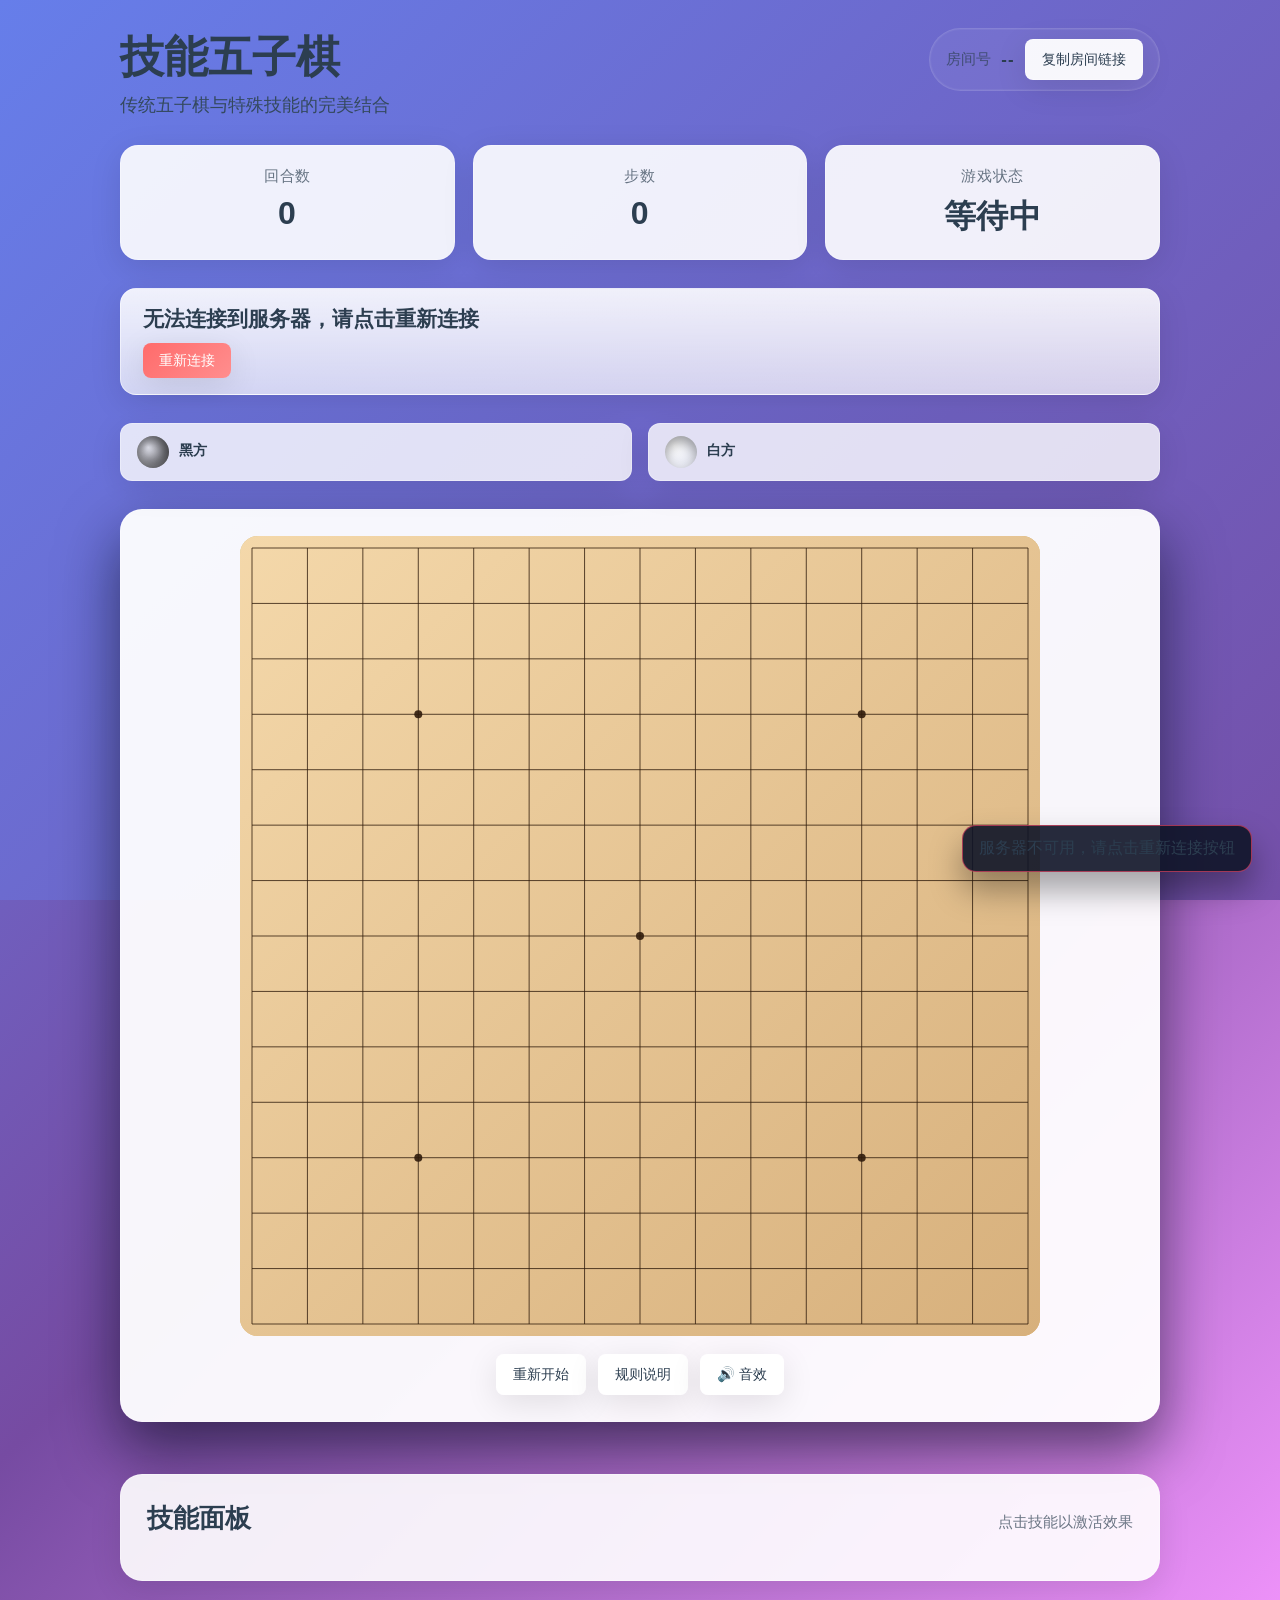
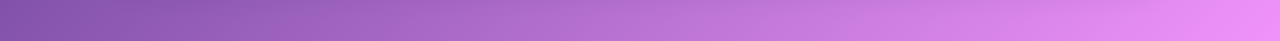
==== commit c865c029: "[fix]修复不兼容手机浏览器问题" ====
--- a/frontend/index.html
+++ b/frontend/index.html
@@ -38,6 +38,7 @@
 
     <section class="turn-banner" aria-live="polite">
       <p id="subtitle">连接服务器中...</p>
+      <button id="reconnect-btn" class="secondary" type="button" style="display: none; margin-top: 10px;">重新连接</button>
     </section>
 
     <section class="players-banner" aria-label="对局双方">
@@ -92,6 +93,6 @@
   <!-- 特效容器 -->
   <div id="effect-overlay" class="effect-overlay"></div>
 
-  <script type="module" src="main.js"></script>
+  <script src="main.js"></script>
 </body>
 </html>
--- a/frontend/styles.css
+++ b/frontend/styles.css
@@ -195,6 +195,22 @@
   font-size: clamp(1.05rem, 1rem + 0.45vw, 1.3rem);
 }
 
+#reconnect-btn {
+  background: linear-gradient(135deg, #ff6b6b, #ff8e8e);
+  color: white;
+  border: none;
+  padding: 8px 16px;
+  border-radius: 8px;
+  font-size: 0.9rem;
+  cursor: pointer;
+  transition: all 0.3s ease;
+}
+
+#reconnect-btn:hover {
+  background: linear-gradient(135deg, #ff5252, #ff7979);
+  transform: translateY(-1px);
+}
+
 .players-banner {
   display: flex;
   justify-content: center;
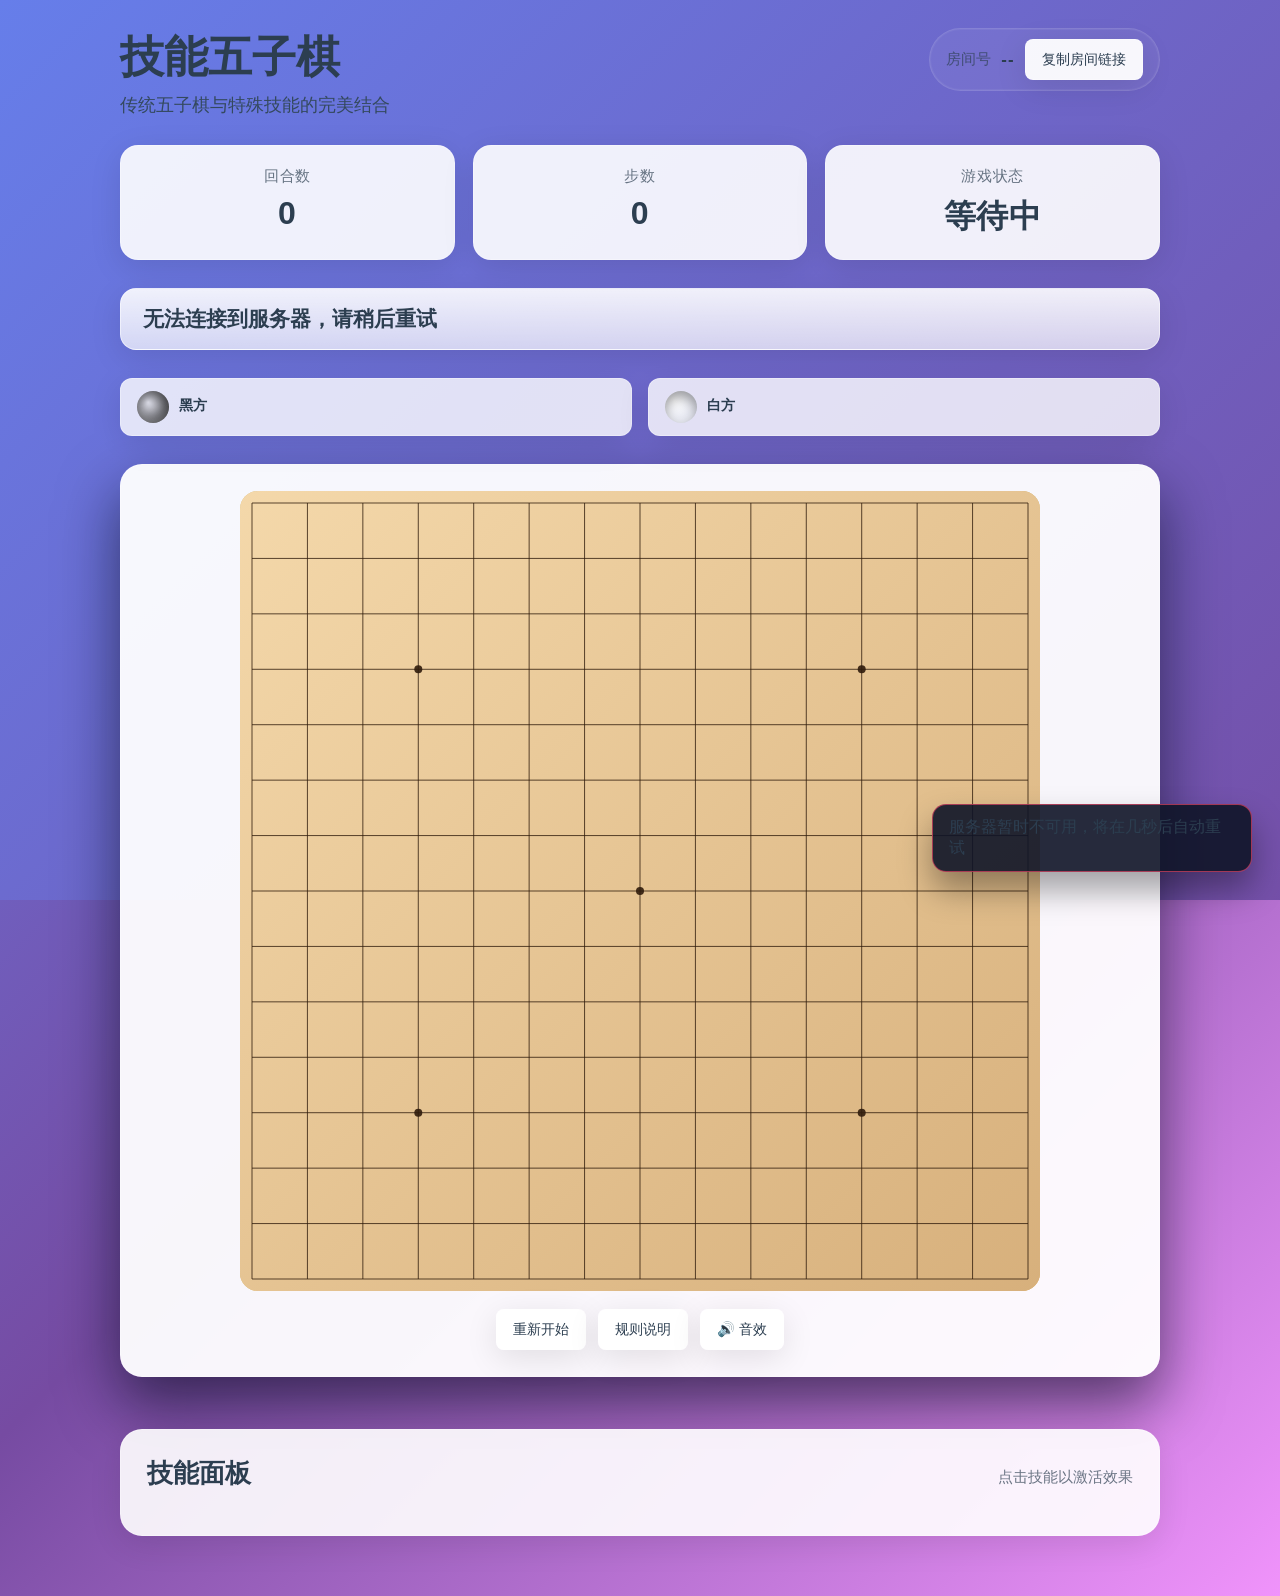
==== commit ce345f2e: "[fix]修复不兼容手机端音效不可用问题" ====
--- a/frontend/index.html
+++ b/frontend/index.html
@@ -38,7 +38,6 @@
 
     <section class="turn-banner" aria-live="polite">
       <p id="subtitle">连接服务器中...</p>
-      <button id="reconnect-btn" class="secondary" type="button" style="display: none; margin-top: 10px;">重新连接</button>
     </section>
 
     <section class="players-banner" aria-label="对局双方">
@@ -92,7 +91,6 @@
 
   <!-- 特效容器 -->
   <div id="effect-overlay" class="effect-overlay"></div>
-
   <script src="main.js"></script>
 </body>
 </html>
--- a/frontend/styles.css
+++ b/frontend/styles.css
@@ -194,23 +194,6 @@
   margin: 0;
   font-size: clamp(1.05rem, 1rem + 0.45vw, 1.3rem);
 }
-
-#reconnect-btn {
-  background: linear-gradient(135deg, #ff6b6b, #ff8e8e);
-  color: white;
-  border: none;
-  padding: 8px 16px;
-  border-radius: 8px;
-  font-size: 0.9rem;
-  cursor: pointer;
-  transition: all 0.3s ease;
-}
-
-#reconnect-btn:hover {
-  background: linear-gradient(135deg, #ff5252, #ff7979);
-  transform: translateY(-1px);
-}
-
 .players-banner {
   display: flex;
   justify-content: center;
